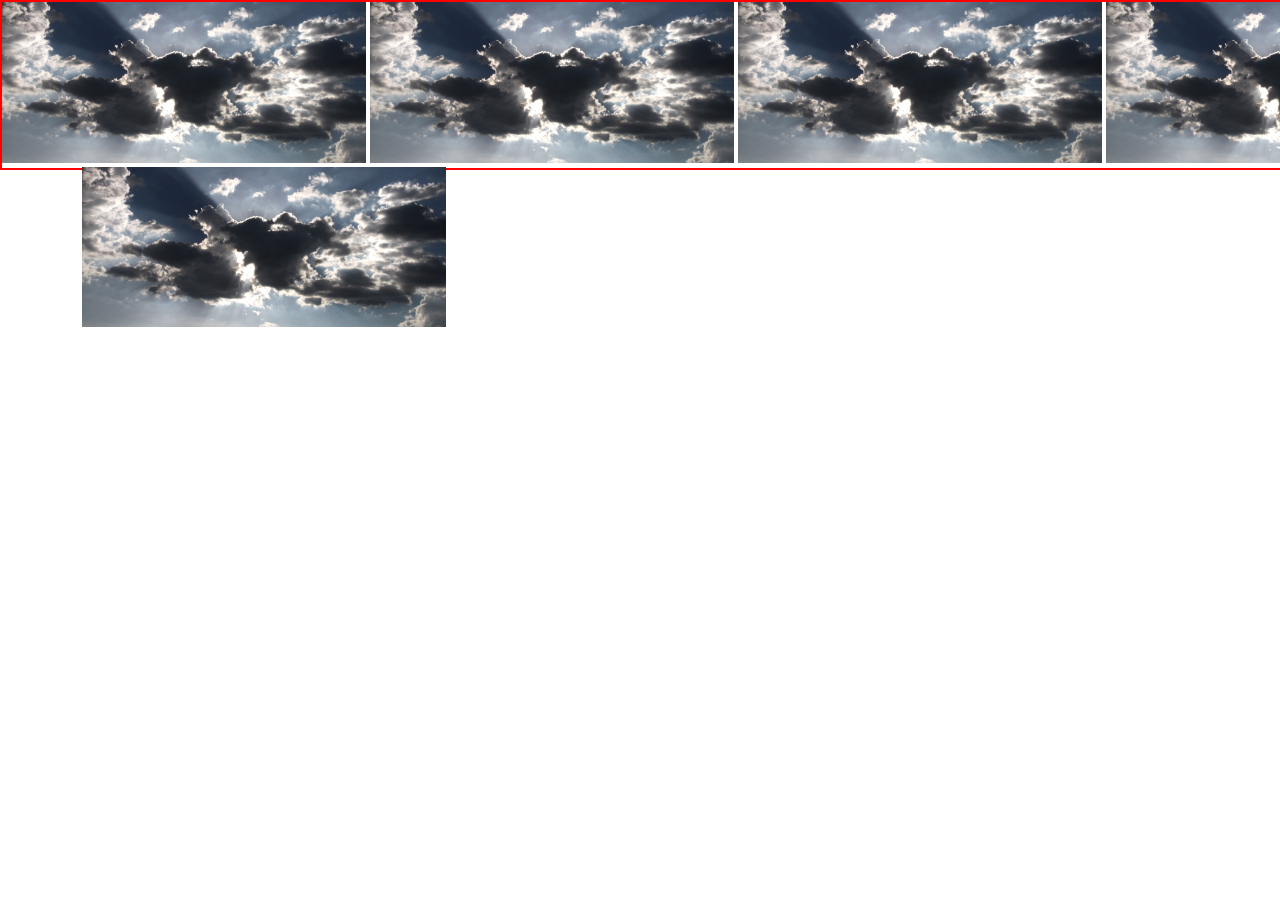
==== index.html @ 376e4762 "Updated" ====
<!DOCTYPE html>
<html lang="en">
<head>
    <meta charset="UTF-8">
    <meta name="viewport" content="width=device-width, initial-scale=1.0">
    <title>Document</title>
    <link rel="stylesheet" href="style.css">
</head>
<body>
    <div class="grid-container">
        <div class="item">
            <img src="images/cloud.png" alt="">
            <img src="images/cloud.png" alt="">
            <img src="images/cloud.png" alt="">
            <img class="fimg" src="images/cloud.png" alt="">
            <img class="lastimg" src="images/cloud.png" alt="">
        </div>
        <div class="item2">
            <img src="images/cloud.png" alt="">
        </div>
    </div>
</body>
</html>
---- style.css ----
* {
    margin: 0px 0px;
    padding: 0;
    box-sizing: border-box;
}

img {
    max-width: 19%;
}

.grid-container {
    width: 1920px;
    position: relative;
    display: grid;
    grid-template-columns:  100fr ;
    grid-auto-rows: 170px;
    grid-auto-columns: 170px;
}

.item {
    border: 2px solid red;
}


.lastimg {
    margin-left: 80px;
}

.item2 {
    position: absolute;
    top: 106px;
    margin-left: 1450px;
    width: 700px;
}
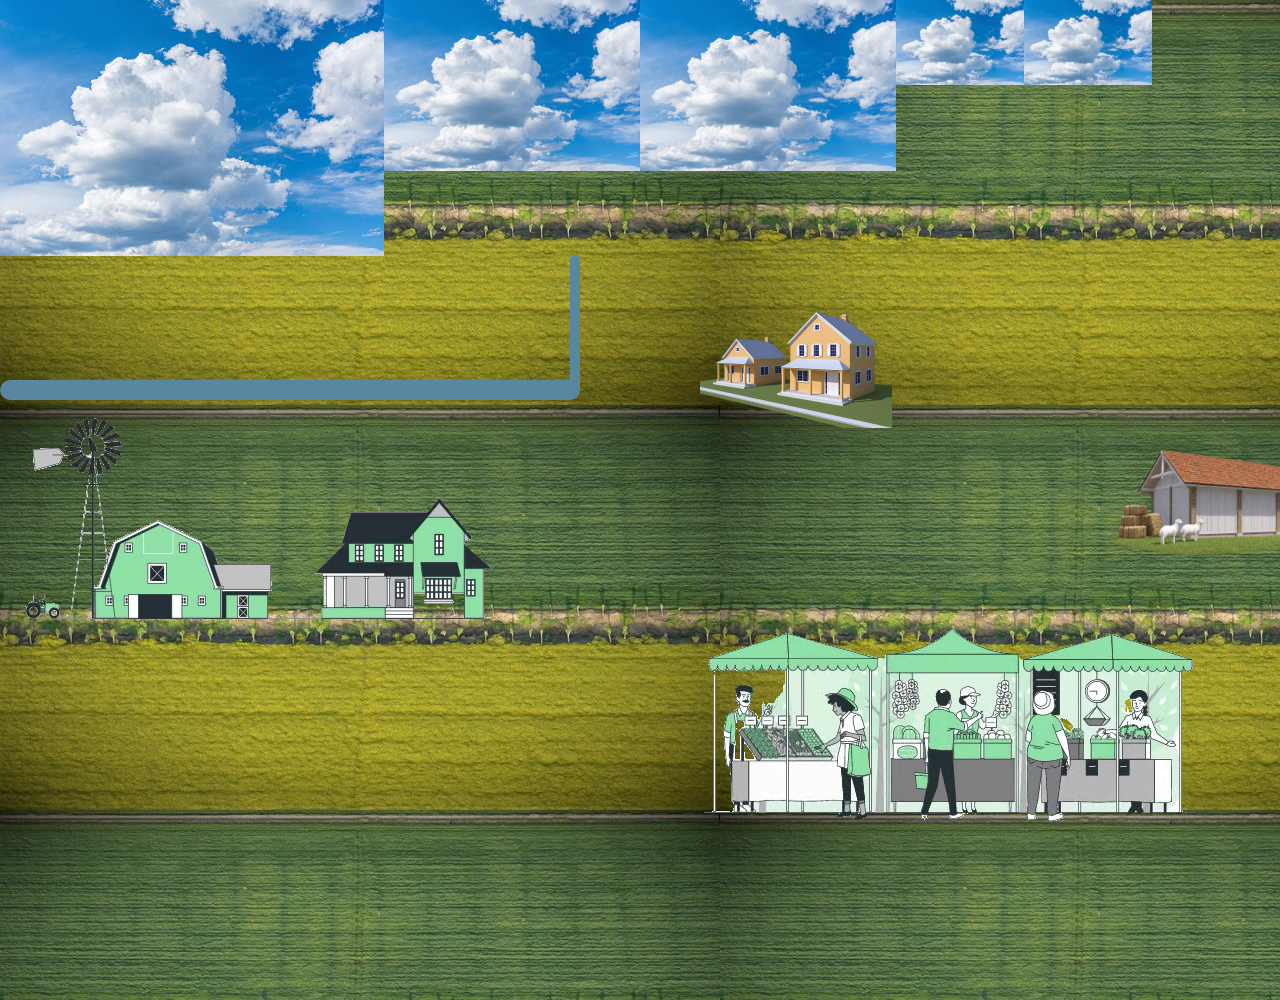
==== commit 88defdc4: "Updated" ====
--- a/index.html
+++ b/index.html
@@ -7,17 +7,36 @@
     <link rel="stylesheet" href="style.css">
 </head>
 <body>
-    <div class="grid-container">
-        <div class="item">
-            <img src="images/cloud.png" alt="">
-            <img src="images/cloud.png" alt="">
-            <img src="images/cloud.png" alt="">
-            <img class="fimg" src="images/cloud.png" alt="">
-            <img class="lastimg" src="images/cloud.png" alt="">
-        </div>
-        <div class="item2">
-            <img src="images/cloud.png" alt="">
-        </div>
+    <div class="image">
+        
+    </div>
+    <div title="clouds" class="grid-container">
+        <div class="item"><img src="images/Pexels4.png" alt=""></div>
+        <div class="item"><img src="images/Pexels4.png" alt=""></div>
+        <div class="item"><img src="images/Pexels4.png" alt=""></div>
+        <div class="item"><img src="images/Pexels4.png" alt=""></div>
+        <div class="item"><img src="images/Pexels4.png" alt=""></div>
+    </div>
+    <div title="farm-house" class="farmhouse">
+        <img src="images/farmhouse2.gif" alt="">
+    </div>
+    <div title="farmers-market" class="farmersmarket">
+        <img src="images/farmersmarket.gif" alt="">
+    </div>
+    <div title="clouds" class="house1">
+        <img src="images/Pexels4.png" alt="">
+    </div>
+    <div title="mayor's-villa" class="house2">
+        <img src="images/House2.png" alt="">
+    </div>
+    <div title="sheep-barn" class="barn">
+        <img src="images/sheepbarn.png" alt="">
+    </div>
+    <div class="olivebluehorizontal">
+
+    </div>
+    <div class="olivebluevertical">
+
     </div>
 </body>
 </html>
--- a/style.css
+++ b/style.css
@@ -1,34 +1,113 @@
 * {
-    margin: 0px 0px;
+    margin: 0;
     padding: 0;
     box-sizing: border-box;
 }
 
 img {
-    max-width: 19%;
+    max-width: 100%;
+}
+
+body {
+    overflow: hidden;
+}
+
+.image {
+    position: relative;
+    background-image: url(images/FarmLand.jpeg);
+    height: 1000px;
+    animation: image 5s;
+}
+
+
+@keyframes image {
+    from {
+        transform: rotate(45deg);
+    }
 }
 
 .grid-container {
-    width: 1920px;
-    position: relative;
     display: grid;
-    grid-template-columns:  100fr ;
-    grid-auto-rows: 170px;
-    grid-auto-columns: 170px;
+    grid-template-columns: .3fr .2fr .2fr .1fr .1fr;
+    position: absolute;
+    top: 0;
+    z-index: 1000;
+    animation: cloud 1s infinite;
 }
 
-.item {
-    border: 2px solid red;
+@keyframes cloud {
+    from {
+        transform: translateX(-3px);
+    }
+
+    to {
+        transform: scaleX(1910px);
+    }
+}
+
+.farmhouse {
+    position: fixed;
+    top: 250px;
+    z-index: 900;
 }
 
 
-.lastimg {
-    margin-left: 80px;
+.house1 {
+    position: fixed;
+    top: -1px;
+    margin-left: 1700px;
+    z-index: 1000;
 }
 
-.item2 {
-    position: absolute;
-    top: 106px;
-    margin-left: 1450px;
-    width: 700px;
+.farmersmarket {
+    position: fixed;
+    top: 440px;
+    margin-left: 700px;
+    z-index: 900;
+}
+
+.house2 {
+    max-width: 15%;
+    position: fixed;
+    border-radius: 5px;
+    top: 300px;
+    margin-left: 700px;
+}
+
+.barn {
+    position: fixed;
+    width: 25%;
+    top: 400px;
+    left: 1100px;
+}
+
+.perentsec {
+    display: grid;
+    width: 900px;
+    grid-template-columns: 1fr 1fr;
+    top: 500px;
+}
+
+
+.olivebluehorizontal {
+    border: 10px solid #5A87A0;
+    position: fixed;
+    top: 380px;
+    width: 580px;
+    z-index: 1004;
+    border-radius: 10px;
+}
+
+
+.olivebluevertical {
+    background-color: #5A87A0;
+    border: 5px solid #5A87A0;
+    position: fixed;
+    top: 255px;
+    height: 139px;
+    left: 570px;
+    z-index: 1004;
+    width: 10px;
+    border-radius: 5px;
+    /* width: 200px; */
 }
